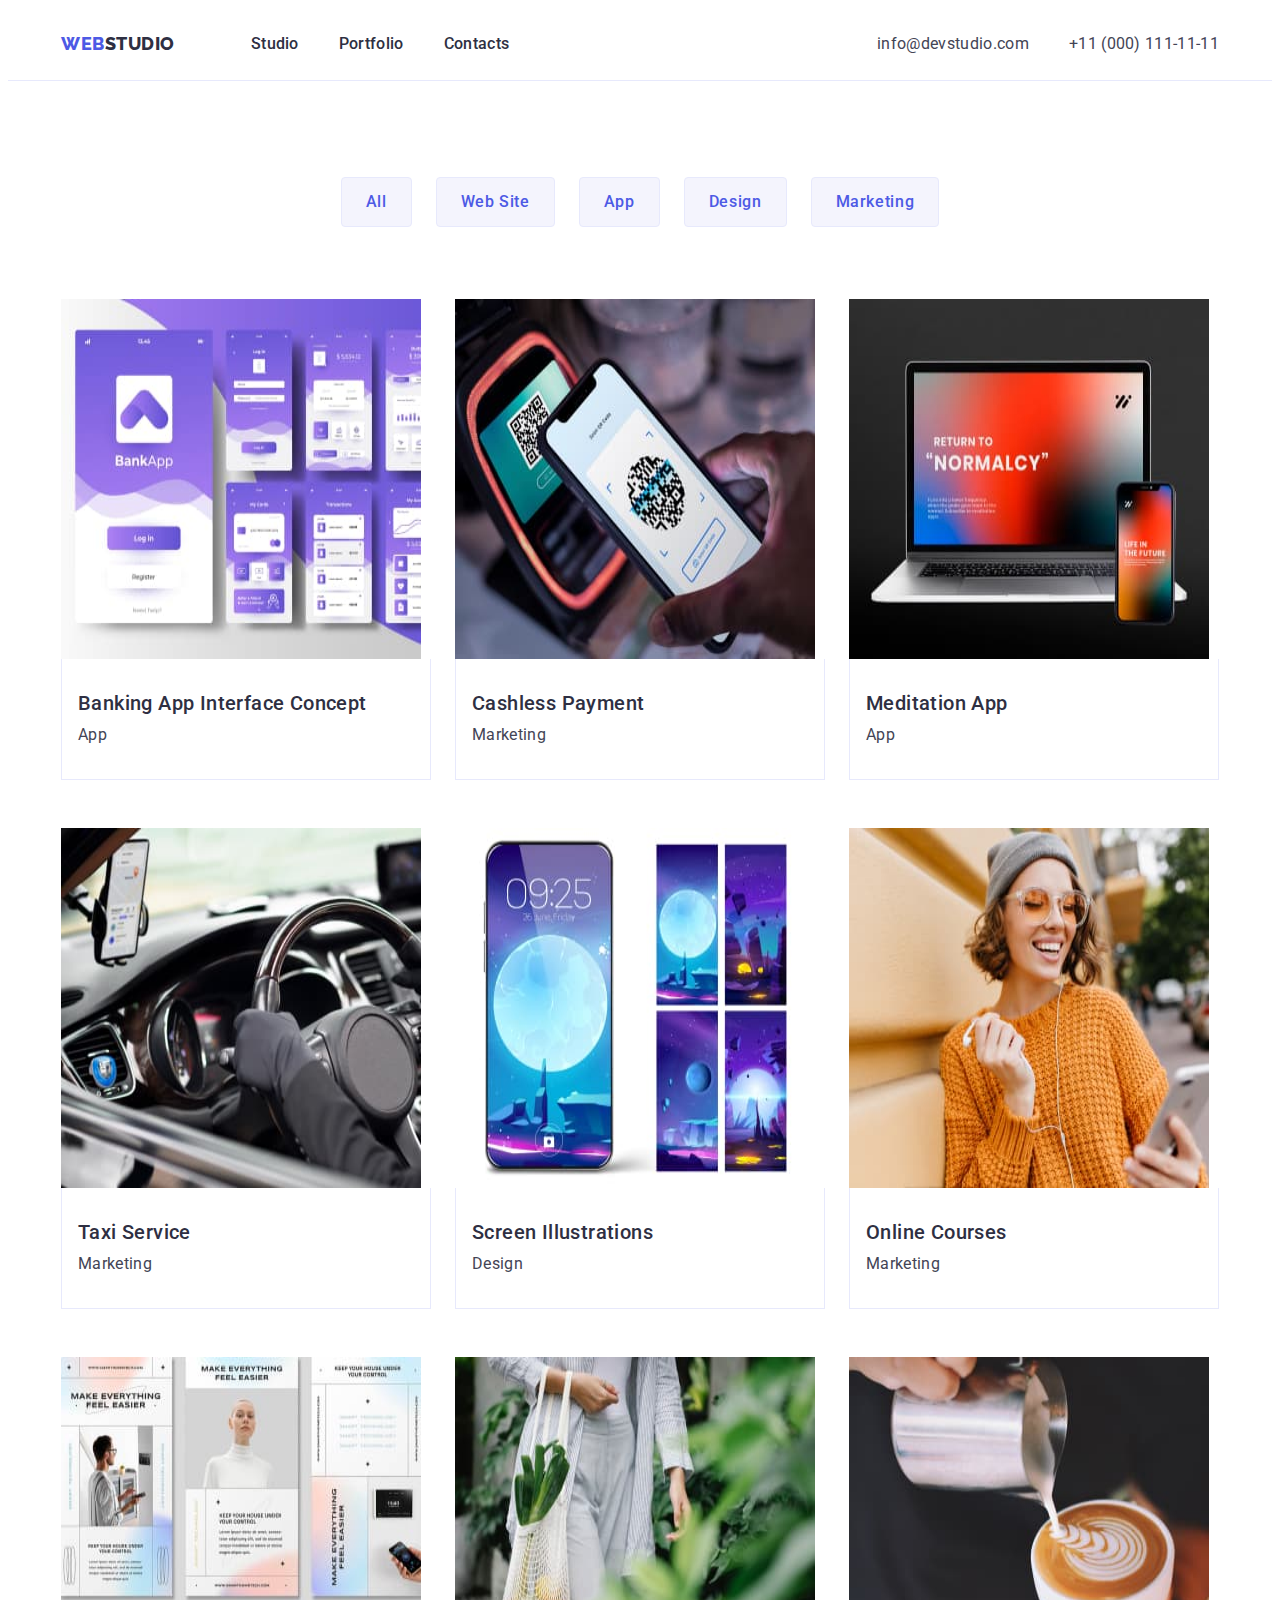
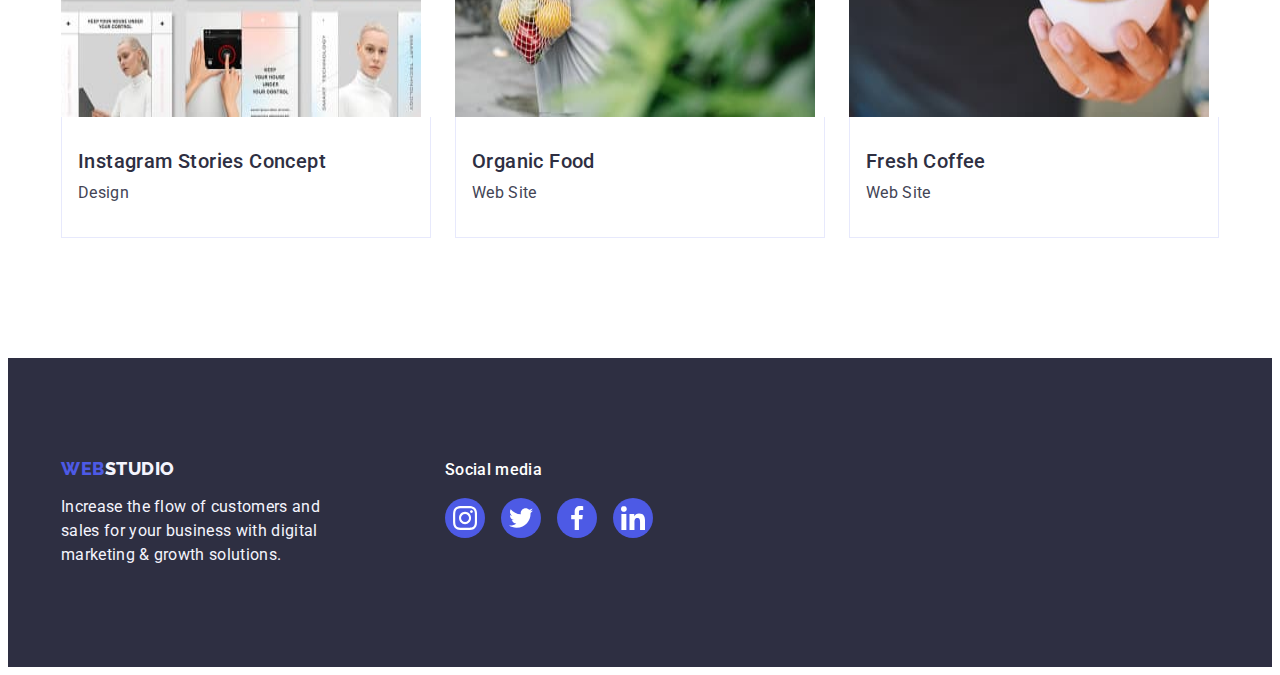
==== portfolio.html @ f56a966d "Initial commit" ====
<!DOCTYPE html>
<html lang="en">

<head>
    <meta charset="UTF-8">
    <meta http-equiv="X-UA-Compatible" content="IE=edge">
    <meta name="viewport" content="width=device-width, initial-scale=1.0">
    <title>WebStudio</title>
    <link rel="preconnect" href="https://fonts.googleapis.com">
    <link rel="preconnect" href="https://fonts.gstatic.com" crossorigin>
    <link
        href="https://fonts.googleapis.com/css2?family=Raleway:wght@700;800&family=Roboto:wght@400;500;700&display=swap"
        rel="stylesheet">
    <link rel="stylesheet" href="https://cdnjs.cloudflare.com/ajax/libs/modern-normalize/1.1.0/modern-normalize.min.css"
        integrity="sha512-wpPYUAdjBVSE4KJnH1VR1HeZfpl1ub8YT/NKx4PuQ5NmX2tKuGu6U/JRp5y+Y8XG2tV+wKQpNHVUX03MfMFn9Q=="
        crossorigin="anonymous" referrerpolicy="no-referrer" />
    <link rel="stylesheet" href="./css/styles.css">

<body>
    <header class="header">
        <div class="container header-container">
            <nav class="header-navigation">
                <a href="./index.html" class="header-logo link">Web<span class="header-logo-studio">Studio</span></a>
                <ul class="header-list list">
                    <li class="header-item"><a class="header-link link" href="./index.html">Studio</a></li>
                    <li class="header-item"><a class="header-link link" href="./portfolio.html">Portfolio</a></li>
                    <li class="header-item"><a class="header-link link" href="">Contacts</a></li>
                </ul>
            </nav>
            <address class="address list">
                <ul class="address-list list">
                    <li class="address-item"><a class="address-link link"
                            href="mailto:info@devstudio.com">info@devstudio.com</a>
                    </li>
                    <li class="address-item"> <a class="address-link link" href="tel:+110001111111">+11 (000)
                            111-11-11</a>
                    </li>
                </ul>

            </address>
        </div>
    </header>
    <main>
        <section class="filters filters-section ">
            <div class="container">
                <h1 hidden> hidden</h1>
                <ul class="filters-list list buttons">
                    <li class="filters-item link">
                        <button class="filters-btn btn" type="button">All</button>
                    </li>
                    <li class="filters-item link">
                        <button class="filters-btn btn" type="button">Web Site</button>
                    </li>
                    <li class="filters-item link">
                        <button class="filters-btn btn" type="button">App</button>
                    </li>
                    <li class="filters-item link">
                        <button class="filters-btn btn" type="button">Design</button>
                    </li>
                    <li class="filters-item link">
                        <button class="filters-btn btn" type="button">Marketing</button>
                    </li>
                </ul>

                <ul class="filters-list portfolio-list list">
                    <li class="portfolio-item link">
                        <a href="#" class="portfolio-link link">
                            <img class="link" src="./images/portfolio/img-1.jpg" alt="Banking App" width="360"
                                height="360">
                            <div class="container-text">
                                <h2 class="portfolio-title">
                                    Banking App Interface Concept
                                </h2>
                                <p class="portfolio-text">App</p>
                            </div>
                        </a>
                    </li>
                    <li class="portfolio-item link">
                        <a href="#" class="portfolio-link link">
                            <img class="link" src="./images/portfolio/img-2.jpg" alt="Cashless Payment" width="360"
                                height="360">
                            <div class="container-text">
                                <h2 class="portfolio-title">Cashless Payment</h2>
                                <p class="portfolio-text">Marketing</p>
                            </div>
                        </a>
                    </li>
                    <li class="portfolio-item link">
                        <a href="#" class="portfolio-link link">
                            <img class="link" src="./images/portfolio/img-3.jpg" alt="Meditation App" width="360"
                                height="360">
                            <div class="container-text">
                                <h2 class="portfolio-title">Meditation App</h2>
                                <p class="portfolio-text">App</p>
                            </div>
                        </a>
                    </li>

                    <li class="portfolio-item link">
                        <a href="#" class="portfolio-link link"><img class="link" src="./images/portfolio/img-4.jpg"
                                alt="Taxi Service" width="360" height="360">
                            <div class="container-text">
                                <h2 class="portfolio-title">Taxi Service</h2>
                                <p class="portfolio-text">Marketing</p>
                            </div>
                        </a>
                    </li>
                    <li class="portfolio-item link">
                        <a href="#" class="portfolio-link link">
                            <img class="link" src="./images/portfolio/img-5.jpg" alt="Screen Illustrations" width="360"
                                height="360">
                            <div class="container-text">
                                <h2 class="portfolio-title">Screen Illustrations</h2>
                                <p class="portfolio-text">Design</p>
                            </div>

                        </a>
                    </li>
                    <li class="portfolio-item link">
                        <a href="#" class="portfolio-link link">
                            <img class="link" src="./images/portfolio/img-6.jpg" alt="Online Courses" width="360"
                                height="360">
                            <div class="container-text">
                                <h2 class="portfolio-title">Online Courses</h2>
                                <p class="portfolio-text">Marketing</p>
                            </div>
                        </a>
                    </li>

                    <li class="portfolio-item link">
                        <a href="#" class="portfolio-link link">
                            <img class="link" src="./images/portfolio/img-7.jpg" alt="Instagram Stories Concept"
                                width="360" height="360">
                            <div class="container-text">
                                <h2 class="portfolio-title">Instagram Stories Concept</h2>
                                <p class="portfolio-text">Design</p>
                            </div>
                        </a>
                    </li>
                    <li class="portfolio-item link">
                        <a href="#" class="portfolio-link link">
                            <img class="link" src="./images/portfolio/img-8.jpg" alt="Organic Food" width="360"
                                height="360">
                            <div class="container-text">
                                <h2 class="portfolio-title">Organic Food</h2>
                                <p class="portfolio-text">Web Site</p>
                            </div>
                        </a>
                    </li>
                    <li class="portfolio-item link">
                        <a href="#" class="portfolio-link link"><img class="link" src="./images/portfolio/img-9.jpg"
                                alt="Fresh Coffee" width="360" height="360">
                            <div class="container-text">
                                <h2 class="portfolio-title">Fresh Coffee</h2>
                                <p class="portfolio-text">Web Site</p>
                            </div>
                        </a>
                    </li>
                </ul>

            </div>
        </section>

    </main>
    <footer class="footer">
        <div class="container">
            <div class="footer-container">
                <div class="footer-logo-text">
                    <a href="./index.html" class="footer-logo link">Web<span
                            class="footer-logo-studio">Studio</span></a>

                    <p class="footer-text">Increase the flow of customers and sales for your business with digital
                        marketing
                        &
                        growth
                        solutions.</p>
                </div>

                <div class="footer-social">
                    <p class="footer-social-title">Social media</p>
                    <ul class="footer-social-network list">
                        <li class="footer-social-network-item">
                            <a class="footer-social-netwerk-link link" href="">
                                <svg class="footer-social-netwerk-icon" width="16" height="16">
                                    <use href="./images/icon/symbol-defs.svg#icon-instagram"></use>
                                </svg>
                            </a>
                        </li>
                        <li class="footer-social-network-item">
                            <a class="footer-social-netwerk-link link" href="">
                                <svg class="footer-social-netwerk-icon" width="16" height="16">
                                    <use href="./images/icon/symbol-defs.svg#icon-twitter"></use>
                                </svg>
                            </a>
                        </li>
                        <li class="footer-social-network-item">
                            <a class="footer-social-netwerk-link link" href="">
                                <svg class="footer-social-netwerk-icon" width="16" height="16">
                                    <use href="./images/icon/symbol-defs.svg#icon-facebook"></use>
                                </svg>
                            </a>
                        </li>
                        <li class="footer-social-network-item">
                            <a class="footer-social-netwerk-link link" href="">
                                <svg class="footer-social-netwerk-icon" width="16" height="16">
                                    <use href="./images/icon/symbol-defs.svg#icon-linkedin"></use>
                                </svg>
                            </a>
                        </li>
                    </ul>
                </div>

            </div>
        </div>

    </footer>
</body>

</html>
---- css/styles.css ----
:root {
  --body: #434455;
  --color-body: #ffffff;
  --color-footer: #2e2f42;
  --color-header: #434455;
  --header-link: #2e2f42;
  --header-link-color: #404bbf;
  --logo: #4d5ae5;
  --logo-studio: #2e2f42;
  --address-link: #404bbf;
  --hero: #2e2f42;
  --hero-title: #ffffff;
  --hero-btn: #404bbf;
  --hero-color: #ffffff;
  --hero-btn-color: #4d5ae5;
  --features-text: #434455;
  --features-title: #2e2f42;
  --doing-title: #2e2f42;
  --time: #f4f4fd;
  --time-title: #2e2f42;
  --time-item: #ffffff;
  --time-text: #434455;
  --footer-logo-studio: #f4f4fd;
  --footer-text: #f4f4fd;
  --filters-btn: #4d5ae5;
  --filters-color: #f4f4fd;
  --filters-btn-color: #404bbf;
  --filters-btn-portfolio: #ffffff;
  --portfolio-title: #2e2f42;
  --portfolio-text: #434455;
  --dg-gradient: linear-gradient(rgba(46, 47, 66, 0.7), rgba(46, 47, 66, 0.7));
  --icon-box: #f4f4fd;
}
p,
h1,
h2,
h3,
h4,
h5,
h6 {
  margin: 0;
}
ul,
ol {
  margin: 0;
  padding-left: 0;
}
img {
  display: block;
}

body {
  font-family: "Roboto", sans-serif;
  color: var(--body);
  background-color: var(--color-body);
}

.list {
  list-style: none;
}
.link {
  text-decoration: none;
}

.container {
  width: 1158px;
  padding-left: 15px;
  padding-right: 15px;
  margin-left: auto;
  margin-right: auto;
}
.section {
  padding-top: 120px;
  padding-bottom: 120px;
}
/* ==========HEADER========== */
.header {
  border-bottom: 1px solid #e7e9fc;
}
.header-container {
  display: flex;
}
.header-navigation {
  display: flex;
  margin-right: auto;
}
.header-logo {
  font-family: Raleway, sans-serif;
  font-style: normal;
  font-weight: 800;
  font-size: 18px;
  line-height: 1.17;
  display: flex;
  align-items: center;
  letter-spacing: 0.03em;
  text-transform: uppercase;
  color: var(--logo);
  margin-right: 76px;
}
.header-logo-studio {
  font-family: Raleway, sans-serif;
  font-style: normal;
  font-weight: 800;
  font-size: 18px;
  line-height: 1.17;
  display: flex;
  align-items: center;
  letter-spacing: 0.03em;
  text-transform: uppercase;
  color: var(--logo-studio);
}
.header-list {
  display: flex;
  gap: 40px;
}
.header-item {
}
.header-link {
  display: block;
  font-weight: 500;
  font-size: 16px;
  line-height: 1.5;
  letter-spacing: 0.02em;
  color: var(--header-link);
  padding-top: 24px;
  padding-bottom: 24px;
}
.header-link:hover,
.header-link:focus {
  color: var(--header-link-color);
}
.address {
  font-style: normal;
}
.address-list {
  display: flex;
  gap: 40px;
  padding-top: 24px;
  padding-bottom: 24px;
}
.address-item {
}
.address-link {
  font-size: 16px;
  line-height: 1.5;
  letter-spacing: 0.02em;
  color: var(--color-header);
}
.address-link:hover {
  color: var(--address-link);
}
.address-link:focus {
  color: var(--address-link);
}

/* ========HERO============*/
.hero {
  background: var(--hero);
  background-image: var(--dg-gradient), url(../images/fon/people-office.jpg);

  background-repeat: no-repeat;
  background-position: center;
  background-size: cover;
  text-align: center;
  padding-top: 188px;
  padding-bottom: 188px;
  max-width: 1440px;
  margin-left: auto;
  margin-right: auto;
}

.hero-title {
  font-weight: 700;
  font-size: 56px;
  line-height: 1.07;
  text-align: center;
  letter-spacing: 0.02em;
  color: var(--hero-title);
  margin-bottom: 48px;
  max-width: 496px;
  margin-left: auto;
  margin-right: auto;
}
.hero-btn {
  display: block;
  margin-left: auto;
  margin-right: auto;
  font-family: "Roboto", sans-serif;
  font-weight: 500;
  font-size: 16px;
  line-height: 1.5;
  letter-spacing: 0.04em;
  color: var(--hero-color);
  background: var(--hero-btn-color);
  cursor: pointer;
  min-width: 169px;
  height: 56px;
  border: none;
  border-radius: 4px;
}
.hero-btn:hover {
  background-color: var(--hero-btn);
}
.hero-btn:focus {
  background-color: var(--hero-btn);
}

/* ===========Features======== */
.features {
}
.features-list {
  display: flex;
  gap: 24px;
}
.features-item {
  width: 264px;
}
.features-text {
  font-size: 16px;
  line-height: 1.5;
  letter-spacing: 0.02em;
  color: var(--features-text);
}
.features-title {
  font-weight: 500;
  font-size: 20px;
  line-height: 1.2;
  letter-spacing: 0.02em;
  color: var(--features-title);
  margin-bottom: 8px;
}
.icon-box {
  height: 112px;
  background-color: var(--icon-box);
  display: flex;
  justify-content: center;
  align-items: center;
  margin-bottom: 8px;
}
.icon {
  width: 64px;
  height: 64px;
}
/* ============doing========== */
.doing {
  padding-bottom: 120px;
}
.doing-title {
  font-weight: 700;
  font-size: 36px;
  line-height: 1.11;
  text-align: center;
  letter-spacing: 0.02em;
  text-transform: capitalize;
  color: var(--doing-title);
  margin-bottom: 72px;
}
.doing-list {
  display: flex;
  gap: 24px;
}
.list {
}
.doing-item {
}
.item {
}
/* ============time============== */
.time {
  background: var(--time);
}
.time-title {
  font-weight: 700;
  font-size: 36px;
  line-height: 1.11;
  text-align: center;
  letter-spacing: 0.02em;
  text-transform: capitalize;
  color: var(--time-title);
  margin-bottom: 72px;
}
.time-list {
  display: flex;
  gap: 24px;
}
.time-text {
  padding-top: 32px;
  padding-bottom: 32px;
}

.time-item {
  background-color: var(--time-item);
  width: calc((100% - 72px) / 4);
  box-shadow: 0px 1px 6px rgba(46, 47, 66, 0.08),
    0px 1px 1px rgba(46, 47, 66, 0.16), 0px 2px 1px rgba(46, 47, 66, 0.08);
  border-radius: 0px 0px 4px 4px;
}

.time-title-name {
  font-weight: 500;
  font-size: 20px;
  line-height: 1.2;
  text-align: center;
  letter-spacing: 0.02em;
  color: var(--doing-title);
  margin-bottom: 8px;
}
.time-text-prof {
  font-size: 16px;
  line-height: 1.5;
  text-align: center;
  letter-spacing: 0.02em;
  color: var(--time-text);
  margin-bottom: 8px;
}
.time-network {
  display: flex;
  justify-content: center;
  gap: 24px;
}

.time-network-item {
  width: 40px;
  height: 40px;
}
.social-netwerk-link {
  width: 100%;
  height: 100%;
  background-color: #4d5ae5;
  border-radius: 50%;
  display: flex;
  justify-content: center;
  align-items: center;
}
.social-netwerk-link:hover {
  background-color: #404bbf;
}
.social-netwerk-link:focus {
  background-color: #404bbf;
}

.social-netwerk-icon {
  fill: #ffffff;
}
/* ========== Customers=========*/
.customers-title {
  font-weight: 700;
  font-size: 36px;
  line-height: 40px;
  text-align: center;
  letter-spacing: 0.02em;
  text-transform: capitalize;
  color: #2e2f42;
  margin-bottom: 72px;
}
.customers-list {
  display: flex;
  justify-content: center;
  gap: 24px;
}
.customers-item {
  width: calc((100% - 120px) / 6);
  height: 88px;
}
.customers-link {
  display: flex;
  justify-content: center;
  align-items: center;
  width: 100%;
  height: 100%;
  border: 1px solid #8e8f99;
  border-radius: 4px;
}

.customers-firm {
  width: 104px;
  height: 56px;
  fill: #8e8f99;
}
.customers-link:hover {
  border-color: #404bbf;
}
.customers-link:focus {
  border-color: #404bbf;
}

.customers-link:hover > .customers-firm {
  fill: #404bbf;
}
.customers-link:focus > .customers-firm {
  fill: #404bbf;
}

/* =============footer============== */
.footer {
  background-color: var(--color-footer);
  padding-top: 100px;
  padding-bottom: 100px;
}
.footer-container {
  display: flex;
}
.footer-logo {
  font-family: Raleway, sans-serif;
  font-weight: 800;
  font-size: 18px;
  line-height: 1.17;
  letter-spacing: 0.03em;
  text-transform: uppercase;
  color: var(--logo);
}
.footer-logo-studio {
  color: var(--footer-logo-studio);
}

.footer-text {
  font-size: 16px;
  line-height: 1.5;
  letter-spacing: 0.02em;
  color: var(--footer-text);
  margin-top: 16px;
}
.footer-logo-text {
  width: 264px;
  margin-right: 120px;
}
.footer-social {
}
.footer-social-title {
  font-weight: 500;
  font-size: 16px;
  line-height: 1.5;
  letter-spacing: 0.02em;
  color: #ffffff;
  margin-bottom: 16px;
}
.footer-social-network {
  width: 208px;
  display: flex;
  justify-content: center;
  gap: 16px;
}

.footer-social-network-item {
  width: 40px;
  height: 40px;
}
.footer-social-netwerk-link {
  width: 100%;
  height: 100%;
  background-color: #4d5ae5;
  border-radius: 50%;
  display: flex;
  justify-content: center;
  align-items: center;
}
.footer-social-netwerk-link:hover {
  background-color: #31d0aa;
}
.footer-social-netwerk-link:focus {
  background-color: #31d0aa;
}
.footer-social-netwerk-icon {
  width: 24px;
  height: 24px;
  fill: #ffffff;
}

/* *************PORTFOLIO**************** */
/* ===== Filters=======*/
.filters-section {
  padding-top: 96px;
  padding-bottom: 120px;
}
.buttons {
  display: flex;
  justify-content: center;
  margin-bottom: 72px;
  gap: 24px;
}
.filters-list {
}
.list {
}
.filters-item {
}

.filters-btn {
  font-family: "Roboto", sans-serif;
  font-weight: 500;
  font-style: normal;
  font-size: 16px;
  line-height: 1.5;
  display: flex;
  align-items: center;
  text-align: center;
  letter-spacing: 0.04em;
  color: var(--filters-btn);
  cursor: pointer;
  background-color: var(--filters-color);
  padding: 12px 24px;
}
.filters-btn:hover {
  background-color: var(--filters-btn-color);
}
.filters-btn:focus {
  background-color: var(--filters-btn-color);
}
.filters-btn:hover,
.filters-btn:focus {
  color: var(--filters-btn-portfolio);
  border-color: var(--filters-btn-color);
  box-shadow: 0px 3px 1px rgba(0, 0, 0, 0.1), 0px 2px 1px rgba(0, 0, 0, 0.08),
    0px 2px 2px rgba(0, 0, 0, 0.12);
}
.btn {
  border: 1px solid #e7e9fc;
  border-radius: 4px;
}
/* =====portfolio===== */
.container-text {
  padding-top: 32px;
  padding-left: 16px;
  padding-bottom: 32px;
  border: 1px solid #e7e9fc;
  border-top: none;
}
.portfolio {
}
.portfolio-list {
  display: flex;
  flex-wrap: wrap;
  gap: 48px 24px;
}
.list {
}
.portfolio-item {
  width: calc((100% - 48px) / 3);
}
.portfolio-link {
  display: block;
}
.portfolio-link:hover {
  box-shadow: 0px 1px 6px rgba(46, 47, 66, 0.08),
    0px 1px 1px rgba(46, 47, 66, 0.16), 0px 2px 1px rgba(46, 47, 66, 0.08);
}

.portfolio-title {
  font-weight: 500;
  font-size: 20px;
  line-height: 1.2;
  letter-spacing: 0.02em;
  color: var(--portfolio-title);
  margin-bottom: 8px;
}
.portfolio-text {
  font-size: 16px;
  line-height: 1.5;
  letter-spacing: 0.02em;
  color: var(--portfolio-text);
  margin-top: 8px;
}
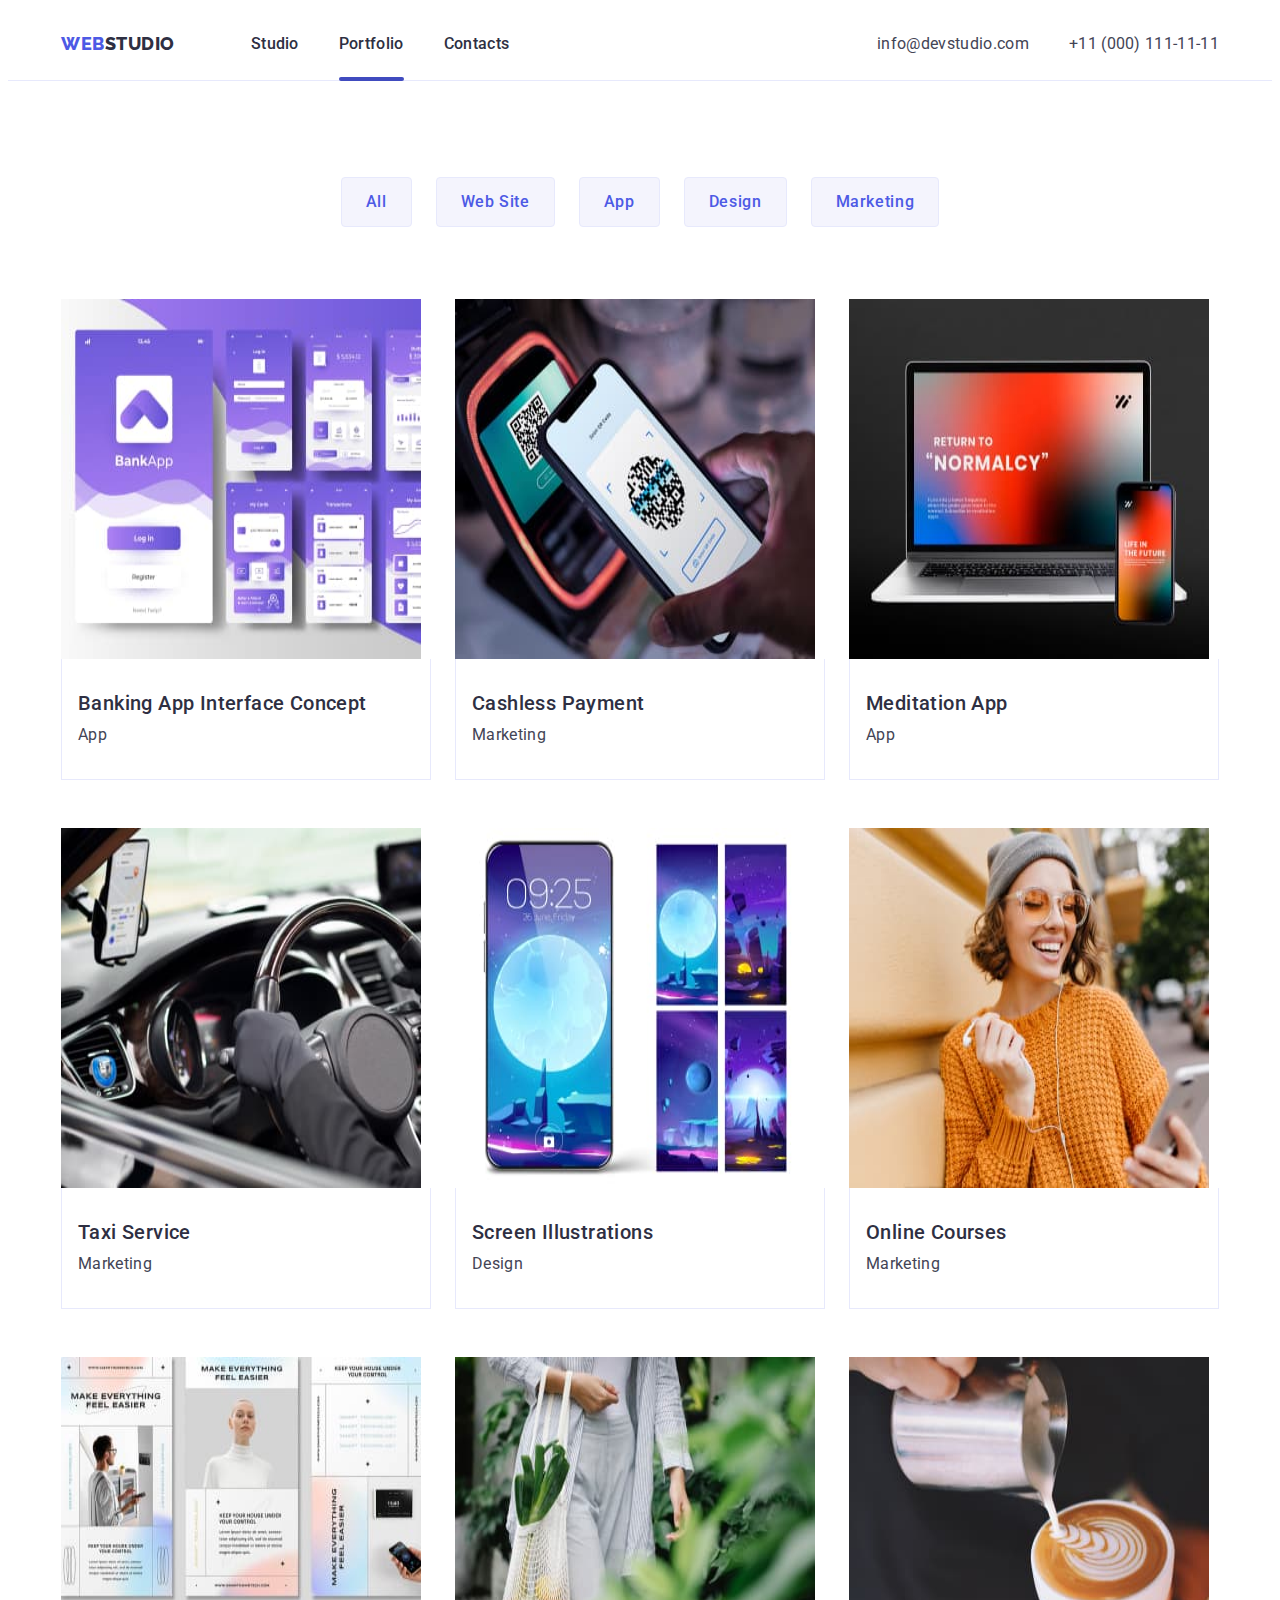
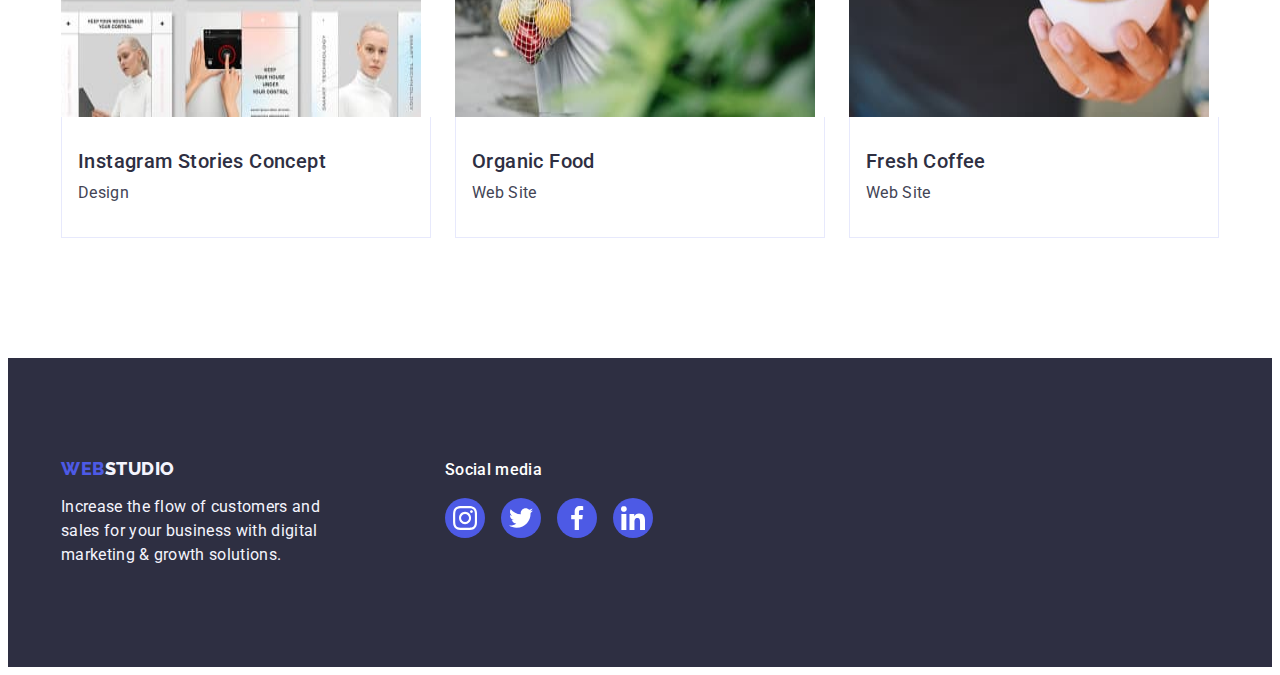
==== commit b693d96d: "Summary" ====
--- a/portfolio.html
+++ b/portfolio.html
@@ -22,9 +22,10 @@
             <nav class="header-navigation">
                 <a href="./index.html" class="header-logo link">Web<span class="header-logo-studio">Studio</span></a>
                 <ul class="header-list list">
-                    <li class="header-item"><a class="header-link link" href="./index.html">Studio</a></li>
-                    <li class="header-item"><a class="header-link link" href="./portfolio.html">Portfolio</a></li>
-                    <li class="header-item"><a class="header-link link" href="">Contacts</a></li>
+                    <li class="header-item"><a class="header-link link " href="./index.html">Studio</a></li>
+                    <li class="header-item"><a class="header-link link current" href="./portfolio.html">Portfolio</a>
+                    </li>
+                    <li class="header-item"><a class="header-link link t" href="">Contacts</a></li>
                 </ul>
             </nav>
             <address class="address list">
@@ -65,8 +66,16 @@
                 <ul class="filters-list portfolio-list list">
                     <li class="portfolio-item link">
                         <a href="#" class="portfolio-link link">
-                            <img class="link" src="./images/portfolio/img-1.jpg" alt="Banking App" width="360"
-                                height="360">
+                            <div class="portfolio-overlay">
+                                <img class="link" src="./images/portfolio/img-1.jpg" alt="Banking App" width="360"
+                                    height="360">
+                                <p class="overlay-text">14 Stylish and User-Friendly App Design Concepts · Task
+                                    Manager
+                                    App
+                                    · Calorie Tracker App · Exotic Fruit Ecommerce App ·
+                                    Cloud Storage App</p>
+
+                            </div>
                             <div class="container-text">
                                 <h2 class="portfolio-title">
                                     Banking App Interface Concept
@@ -77,8 +86,15 @@
                     </li>
                     <li class="portfolio-item link">
                         <a href="#" class="portfolio-link link">
-                            <img class="link" src="./images/portfolio/img-2.jpg" alt="Cashless Payment" width="360"
-                                height="360">
+                            <div class="portfolio-overlay">
+                                <img class="link" src="./images/portfolio/img-2.jpg" alt="Cashless Payment" width="360"
+                                    height="360">
+                                <p class="overlay-text">14 Stylish and User-Friendly App Design Concepts · Task
+                                    Manager
+                                    App
+                                    · Calorie Tracker App · Exotic Fruit Ecommerce App ·
+                                    Cloud Storage App</p>
+                            </div>
                             <div class="container-text">
                                 <h2 class="portfolio-title">Cashless Payment</h2>
                                 <p class="portfolio-text">Marketing</p>
@@ -87,8 +103,15 @@
                     </li>
                     <li class="portfolio-item link">
                         <a href="#" class="portfolio-link link">
-                            <img class="link" src="./images/portfolio/img-3.jpg" alt="Meditation App" width="360"
-                                height="360">
+                            <div class="portfolio-overlay">
+                                <img class="link" src="./images/portfolio/img-3.jpg" alt="Meditation App" width="360"
+                                    height="360">
+                                <p class="overlay-text">14 Stylish and User-Friendly App Design Concepts · Task
+                                    Manager
+                                    App
+                                    · Calorie Tracker App · Exotic Fruit Ecommerce App ·
+                                    Cloud Storage App</p>
+                            </div>
                             <div class="container-text">
                                 <h2 class="portfolio-title">Meditation App</h2>
                                 <p class="portfolio-text">App</p>
@@ -97,8 +120,16 @@
                     </li>
 
                     <li class="portfolio-item link">
-                        <a href="#" class="portfolio-link link"><img class="link" src="./images/portfolio/img-4.jpg"
-                                alt="Taxi Service" width="360" height="360">
+                        <a href="#" class="portfolio-link link">
+                            <div class="portfolio-overlay">
+                                <img class="link" src="./images/portfolio/img-4.jpg" alt="Taxi Service" width="360"
+                                    height="360">
+                                <p class="overlay-text">14 Stylish and User-Friendly App Design Concepts · Task
+                                    Manager
+                                    App
+                                    · Calorie Tracker App · Exotic Fruit Ecommerce App ·
+                                    Cloud Storage App</p>
+                            </div>
                             <div class="container-text">
                                 <h2 class="portfolio-title">Taxi Service</h2>
                                 <p class="portfolio-text">Marketing</p>
@@ -107,8 +138,15 @@
                     </li>
                     <li class="portfolio-item link">
                         <a href="#" class="portfolio-link link">
-                            <img class="link" src="./images/portfolio/img-5.jpg" alt="Screen Illustrations" width="360"
-                                height="360">
+                            <div class="portfolio-overlay">
+                                <img class="link" src="./images/portfolio/img-5.jpg" alt="Screen Illustrations"
+                                    width="360" height="360">
+                                <p class="overlay-text">14 Stylish and User-Friendly App Design Concepts · Task
+                                    Manager
+                                    App
+                                    · Calorie Tracker App · Exotic Fruit Ecommerce App ·
+                                    Cloud Storage App</p>
+                            </div>
                             <div class="container-text">
                                 <h2 class="portfolio-title">Screen Illustrations</h2>
                                 <p class="portfolio-text">Design</p>
@@ -118,8 +156,15 @@
                     </li>
                     <li class="portfolio-item link">
                         <a href="#" class="portfolio-link link">
-                            <img class="link" src="./images/portfolio/img-6.jpg" alt="Online Courses" width="360"
-                                height="360">
+                            <div class="portfolio-overlay">
+                                <img class="link" src="./images/portfolio/img-6.jpg" alt="Online Courses" width="360"
+                                    height="360">
+                                <p class="overlay-text">14 Stylish and User-Friendly App Design Concepts · Task
+                                    Manager
+                                    App
+                                    · Calorie Tracker App · Exotic Fruit Ecommerce App ·
+                                    Cloud Storage App</p>
+                            </div>
                             <div class="container-text">
                                 <h2 class="portfolio-title">Online Courses</h2>
                                 <p class="portfolio-text">Marketing</p>
@@ -129,8 +174,15 @@
 
                     <li class="portfolio-item link">
                         <a href="#" class="portfolio-link link">
-                            <img class="link" src="./images/portfolio/img-7.jpg" alt="Instagram Stories Concept"
-                                width="360" height="360">
+                            <div class="portfolio-overlay">
+                                <img class="link" src="./images/portfolio/img-7.jpg" alt="Instagram Stories Concept"
+                                    width="360" height="360">
+                                <p class="overlay-text">14 Stylish and User-Friendly App Design Concepts · Task
+                                    Manager
+                                    App
+                                    · Calorie Tracker App · Exotic Fruit Ecommerce App ·
+                                    Cloud Storage App</p>
+                            </div>
                             <div class="container-text">
                                 <h2 class="portfolio-title">Instagram Stories Concept</h2>
                                 <p class="portfolio-text">Design</p>
@@ -139,8 +191,15 @@
                     </li>
                     <li class="portfolio-item link">
                         <a href="#" class="portfolio-link link">
-                            <img class="link" src="./images/portfolio/img-8.jpg" alt="Organic Food" width="360"
-                                height="360">
+                            <div class="portfolio-overlay">
+                                <img class="link" src="./images/portfolio/img-8.jpg" alt="Organic Food" width="360"
+                                    height="360">
+                                <p class="overlay-text">14 Stylish and User-Friendly App Design Concepts · Task
+                                    Manager
+                                    App
+                                    · Calorie Tracker App · Exotic Fruit Ecommerce App ·
+                                    Cloud Storage App</p>
+                            </div>
                             <div class="container-text">
                                 <h2 class="portfolio-title">Organic Food</h2>
                                 <p class="portfolio-text">Web Site</p>
@@ -148,8 +207,16 @@
                         </a>
                     </li>
                     <li class="portfolio-item link">
-                        <a href="#" class="portfolio-link link"><img class="link" src="./images/portfolio/img-9.jpg"
-                                alt="Fresh Coffee" width="360" height="360">
+                        <a href="#" class="portfolio-link link">
+                            <div class="portfolio-overlay">
+                                <img class="link" src="./images/portfolio/img-9.jpg" alt="Fresh Coffee" width="360"
+                                    height="360">
+                                <p class="overlay-text">14 Stylish and User-Friendly App Design Concepts · Task
+                                    Manager
+                                    App
+                                    · Calorie Tracker App · Exotic Fruit Ecommerce App ·
+                                    Cloud Storage App</p>
+                            </div>
                             <div class="container-text">
                                 <h2 class="portfolio-title">Fresh Coffee</h2>
                                 <p class="portfolio-text">Web Site</p>
--- a/css/styles.css
+++ b/css/styles.css
@@ -30,11 +30,13 @@
   --portfolio-text: #434455;
   --dg-gradient: linear-gradient(rgba(46, 47, 66, 0.7), rgba(46, 47, 66, 0.7));
   --icon-box: #f4f4fd;
+  --transition-background-color: background-color 250ms
+    cubic-bezier(0.4, 0, 0.2, 1);
 }
 p,
 h1,
 h2,
-h3,
+і h3,
 h4,
 h5,
 h6 {
@@ -47,6 +49,9 @@
 }
 img {
   display: block;
+}
+button {
+  cursor: pointer;
 }
 
 body {
@@ -124,11 +129,25 @@
   color: var(--header-link);
   padding-top: 24px;
   padding-bottom: 24px;
+  transition: var(--transition-background-color);
 }
 .header-link:hover,
 .header-link:focus {
   color: var(--header-link-color);
 }
+.current {
+  position: relative;
+}
+.current::after {
+  content: "";
+  position: absolute;
+  width: 100%;
+  height: 4px;
+  border-radius: 2px;
+  background-color: #404bbf;
+  left: 0;
+  bottom: -1px;
+}
 .address {
   font-style: normal;
 }
@@ -145,6 +164,7 @@
   line-height: 1.5;
   letter-spacing: 0.02em;
   color: var(--color-header);
+  transition: var(--transition-background-color);
 }
 .address-link:hover {
   color: var(--address-link);
@@ -197,6 +217,7 @@
   height: 56px;
   border: none;
   border-radius: 4px;
+  transition: var(--transition-background-color);
 }
 .hero-btn:hover {
   background-color: var(--hero-btn);
@@ -259,12 +280,9 @@
   display: flex;
   gap: 24px;
 }
-.list {
-}
 .doing-item {
 }
-.item {
-}
+
 /* ============time============== */
 .time {
   background: var(--time);
@@ -331,6 +349,7 @@
   display: flex;
   justify-content: center;
   align-items: center;
+  transition: var(--transition-background-color);
 }
 .social-netwerk-link:hover {
   background-color: #404bbf;
@@ -370,12 +389,14 @@
   height: 100%;
   border: 1px solid #8e8f99;
   border-radius: 4px;
+  transition: var(--transition-background-color);
 }
 
 .customers-firm {
   width: 104px;
   height: 56px;
   fill: #8e8f99;
+  transition: var(--transition-background-color);
 }
 .customers-link:hover {
   border-color: #404bbf;
@@ -453,6 +474,7 @@
   display: flex;
   justify-content: center;
   align-items: center;
+  transition: var(--transition-background-color);
 }
 .footer-social-netwerk-link:hover {
   background-color: #31d0aa;
@@ -480,8 +502,7 @@
 }
 .filters-list {
 }
-.list {
-}
+
 .filters-item {
 }
 
@@ -499,6 +520,7 @@
   cursor: pointer;
   background-color: var(--filters-color);
   padding: 12px 24px;
+  transition: var(--transition-background-color);
 }
 .filters-btn:hover {
   background-color: var(--filters-btn-color);
@@ -525,20 +547,38 @@
   border: 1px solid #e7e9fc;
   border-top: none;
 }
-.portfolio {
-}
+
 .portfolio-list {
   display: flex;
   flex-wrap: wrap;
   gap: 48px 24px;
 }
-.list {
-}
+
 .portfolio-item {
   width: calc((100% - 48px) / 3);
 }
+.portfolio-overlay {
+  position: relative;
+  overflow: hidden;
+}
+.overlay-text {
+  position: absolute;
+  top: 0;
+  font-size: 16px;
+  line-height: 24px;
+  letter-spacing: 0.02em;
+  color: #f4f4fd;
+  background-color: #4d5ae5;
+  padding: 40px 32px;
+  height: 100%;
+  transform: translateY(100%);
+  transition: transform 250ms cubic-bezier(0.4, 0, 0.2, 1);
+}
 .portfolio-link {
   display: block;
+}
+.portfolio-link:hover .overlay-text {
+  transform: translate(0);
 }
 .portfolio-link:hover {
   box-shadow: 0px 1px 6px rgba(46, 47, 66, 0.08),
@@ -560,3 +600,60 @@
   color: var(--portfolio-text);
   margin-top: 8px;
 }
+
+/* ==========BACKDROP========== */
+.backdrop {
+  position: fixed;
+  top: 0;
+  background-color: rgba(46, 47, 66, 0.4);
+  width: 100%;
+  height: 100%;
+  transition: opacity 300ms linear, visbility 300ms linear;
+}
+.modal {
+  position: absolute;
+  width: 408px;
+  min-height: 576px;
+  left: 50%;
+  top: 50%;
+  transform: translate(-50%, -50%) scale(1);
+  transition: transform 300ms linear;
+  background: #fcfcfc;
+  box-shadow: 0px 1px 1px rgba(0, 0, 0, 0.14), 0px 1px 3px rgba(0, 0, 0, 0.12),
+    0px 2px 1px rgba(0, 0, 0, 0.2);
+  border-radius: 4px;
+  padding: 24px;
+}
+.backdrop.is-hidden .modal {
+  transform: translate(-50%, -50%) scale(0);
+}
+.modal-close-btn {
+  display: flex;
+  justify-content: center;
+  align-items: center;
+  margin-left: auto;
+  width: 24px;
+  height: 24px;
+  background: #e7e9fc;
+  border: 1px solid rgba(0, 0, 0, 0.1);
+  border-radius: 50%;
+}
+.modal-close-btn:hover,
+.modal-close-btn:focus {
+  background-color: #404bbf;
+}
+.modal-close-btn:hover > .icon-clos-btn,
+.modal-close-btn:focus > .icon-clos-btn {
+  fill: #ffffff;
+}
+
+.icon-clos-btn {
+  width: 8px;
+  height: 8px;
+  fill: #2e2f42;
+}
+.is-hidden {
+  opacity: 0;
+  visibility: hidden;
+  pointer-events: none;
+}
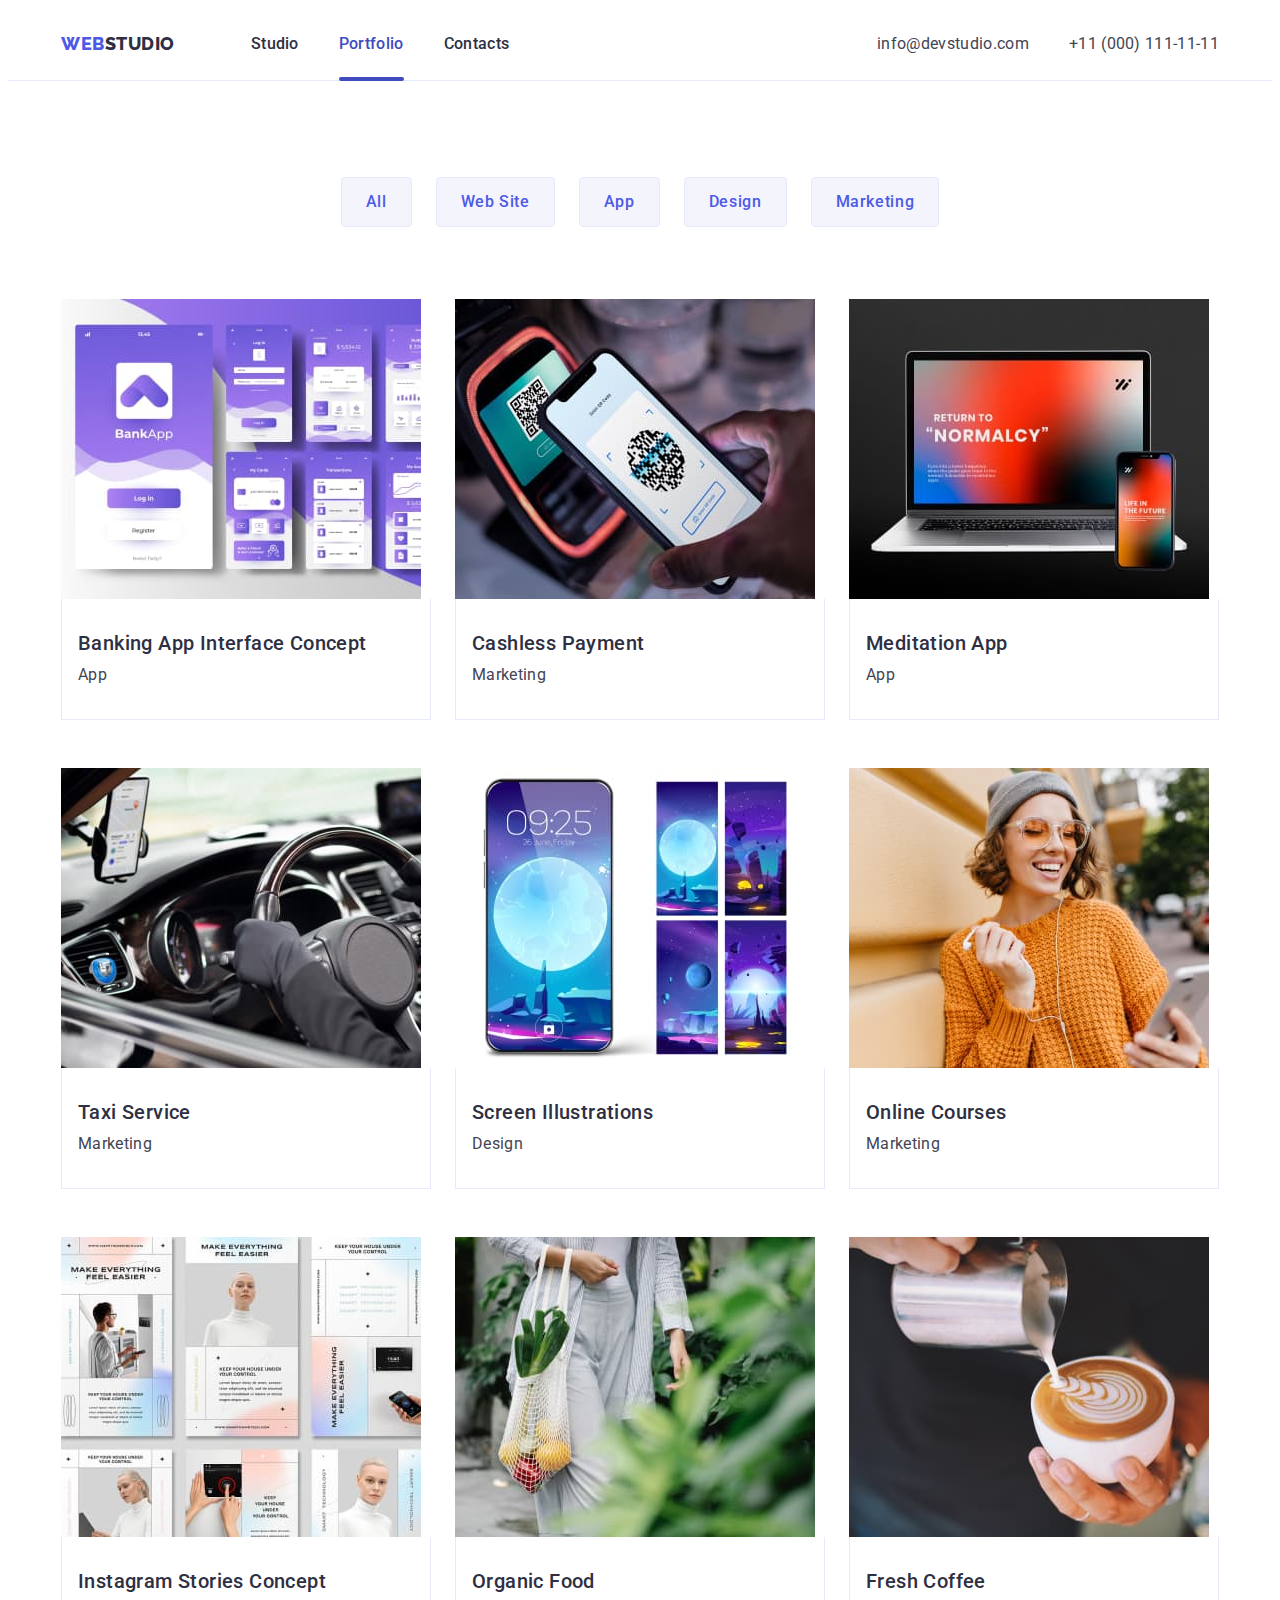
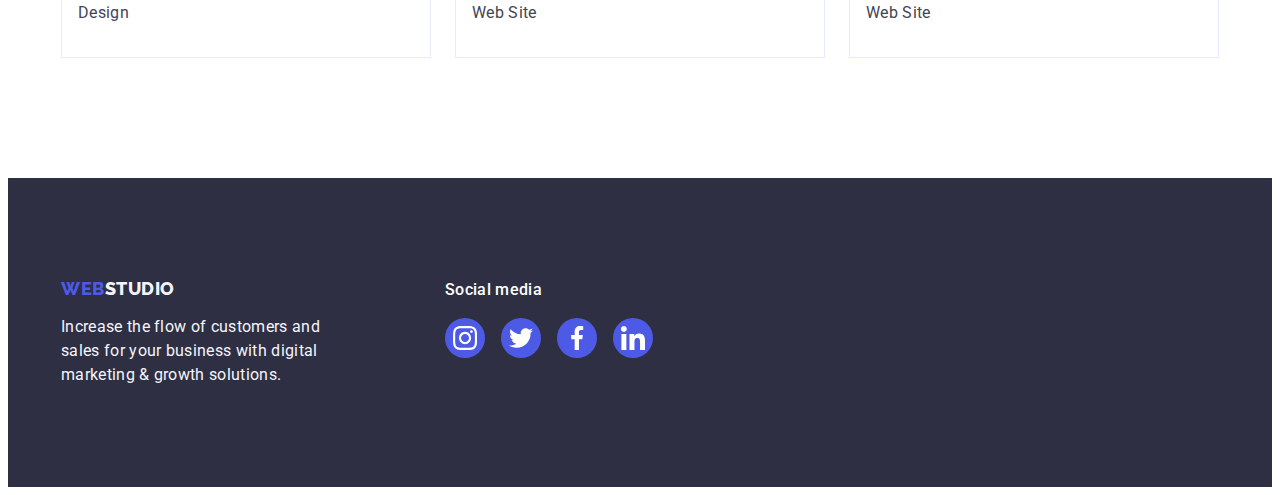
==== commit 643121c2: "Summary" ====
--- a/portfolio.html
+++ b/portfolio.html
@@ -68,7 +68,7 @@
                         <a href="#" class="portfolio-link link">
                             <div class="portfolio-overlay">
                                 <img class="link" src="./images/portfolio/img-1.jpg" alt="Banking App" width="360"
-                                    height="360">
+                                    height="300">
                                 <p class="overlay-text">14 Stylish and User-Friendly App Design Concepts · Task
                                     Manager
                                     App
@@ -88,7 +88,7 @@
                         <a href="#" class="portfolio-link link">
                             <div class="portfolio-overlay">
                                 <img class="link" src="./images/portfolio/img-2.jpg" alt="Cashless Payment" width="360"
-                                    height="360">
+                                    height="300">
                                 <p class="overlay-text">14 Stylish and User-Friendly App Design Concepts · Task
                                     Manager
                                     App
@@ -105,7 +105,7 @@
                         <a href="#" class="portfolio-link link">
                             <div class="portfolio-overlay">
                                 <img class="link" src="./images/portfolio/img-3.jpg" alt="Meditation App" width="360"
-                                    height="360">
+                                    height="300">
                                 <p class="overlay-text">14 Stylish and User-Friendly App Design Concepts · Task
                                     Manager
                                     App
@@ -123,7 +123,7 @@
                         <a href="#" class="portfolio-link link">
                             <div class="portfolio-overlay">
                                 <img class="link" src="./images/portfolio/img-4.jpg" alt="Taxi Service" width="360"
-                                    height="360">
+                                    height="300">
                                 <p class="overlay-text">14 Stylish and User-Friendly App Design Concepts · Task
                                     Manager
                                     App
@@ -140,7 +140,7 @@
                         <a href="#" class="portfolio-link link">
                             <div class="portfolio-overlay">
                                 <img class="link" src="./images/portfolio/img-5.jpg" alt="Screen Illustrations"
-                                    width="360" height="360">
+                                    width="360" height="300">
                                 <p class="overlay-text">14 Stylish and User-Friendly App Design Concepts · Task
                                     Manager
                                     App
@@ -158,7 +158,7 @@
                         <a href="#" class="portfolio-link link">
                             <div class="portfolio-overlay">
                                 <img class="link" src="./images/portfolio/img-6.jpg" alt="Online Courses" width="360"
-                                    height="360">
+                                    height="300">
                                 <p class="overlay-text">14 Stylish and User-Friendly App Design Concepts · Task
                                     Manager
                                     App
@@ -176,7 +176,7 @@
                         <a href="#" class="portfolio-link link">
                             <div class="portfolio-overlay">
                                 <img class="link" src="./images/portfolio/img-7.jpg" alt="Instagram Stories Concept"
-                                    width="360" height="360">
+                                    width="360" height="300">
                                 <p class="overlay-text">14 Stylish and User-Friendly App Design Concepts · Task
                                     Manager
                                     App
@@ -193,7 +193,7 @@
                         <a href="#" class="portfolio-link link">
                             <div class="portfolio-overlay">
                                 <img class="link" src="./images/portfolio/img-8.jpg" alt="Organic Food" width="360"
-                                    height="360">
+                                    height="300">
                                 <p class="overlay-text">14 Stylish and User-Friendly App Design Concepts · Task
                                     Manager
                                     App
@@ -210,7 +210,7 @@
                         <a href="#" class="portfolio-link link">
                             <div class="portfolio-overlay">
                                 <img class="link" src="./images/portfolio/img-9.jpg" alt="Fresh Coffee" width="360"
-                                    height="360">
+                                    height="300">
                                 <p class="overlay-text">14 Stylish and User-Friendly App Design Concepts · Task
                                     Manager
                                     App
--- a/css/styles.css
+++ b/css/styles.css
@@ -30,6 +30,7 @@
   --portfolio-text: #434455;
   --dg-gradient: linear-gradient(rgba(46, 47, 66, 0.7), rgba(46, 47, 66, 0.7));
   --icon-box: #f4f4fd;
+  --transition-header-color: color 250ms cubic-bezier(0.4, 0, 0.2, 1);
   --transition-background-color: background-color 250ms
     cubic-bezier(0.4, 0, 0.2, 1);
 }
@@ -129,7 +130,7 @@
   color: var(--header-link);
   padding-top: 24px;
   padding-bottom: 24px;
-  transition: var(--transition-background-color);
+  transition: var(--transition-header-color);
 }
 .header-link:hover,
 .header-link:focus {
@@ -137,6 +138,9 @@
 }
 .current {
   position: relative;
+}
+.current {
+  color: var(--header-link-color);
 }
 .current::after {
   content: "";
@@ -164,7 +168,7 @@
   line-height: 1.5;
   letter-spacing: 0.02em;
   color: var(--color-header);
-  transition: var(--transition-background-color);
+  transition: var(--transition-header-color);
 }
 .address-link:hover {
   color: var(--address-link);
@@ -389,14 +393,14 @@
   height: 100%;
   border: 1px solid #8e8f99;
   border-radius: 4px;
-  transition: var(--transition-background-color);
+  transition: border 250ms cubic-bezier(0.4, 0, 0.2, 1);
 }
 
 .customers-firm {
   width: 104px;
   height: 56px;
   fill: #8e8f99;
-  transition: var(--transition-background-color);
+  transition: fill 250ms cubic-bezier(0.4, 0, 0.2, 1);
 }
 .customers-link:hover {
   border-color: #404bbf;
@@ -509,7 +513,6 @@
 .filters-btn {
   font-family: "Roboto", sans-serif;
   font-weight: 500;
-  font-style: normal;
   font-size: 16px;
   line-height: 1.5;
   display: flex;
@@ -517,10 +520,9 @@
   text-align: center;
   letter-spacing: 0.04em;
   color: var(--filters-btn);
-  cursor: pointer;
   background-color: var(--filters-color);
   padding: 12px 24px;
-  transition: var(--transition-background-color);
+  transition: 250ms cubic-bezier(0.4, 0, 0.2, 1);
 }
 .filters-btn:hover {
   background-color: var(--filters-btn-color);
@@ -564,12 +566,14 @@
 .overlay-text {
   position: absolute;
   top: 0;
-  font-size: 16px;
-  line-height: 24px;
+  left: 0;
+  font-size: 16px;
+  line-height: 1.5;
   letter-spacing: 0.02em;
   color: #f4f4fd;
   background-color: #4d5ae5;
   padding: 40px 32px;
+  width: 100%;
   height: 100%;
   transform: translateY(100%);
   transition: transform 250ms cubic-bezier(0.4, 0, 0.2, 1);
@@ -605,9 +609,11 @@
 .backdrop {
   position: fixed;
   top: 0;
+  left: 0;
   background-color: rgba(46, 47, 66, 0.4);
   width: 100%;
   height: 100%;
+  opacity: 1;
   transition: opacity 300ms linear, visbility 300ms linear;
 }
 .modal {
@@ -622,7 +628,6 @@
   box-shadow: 0px 1px 1px rgba(0, 0, 0, 0.14), 0px 1px 3px rgba(0, 0, 0, 0.12),
     0px 2px 1px rgba(0, 0, 0, 0.2);
   border-radius: 4px;
-  padding: 24px;
 }
 .backdrop.is-hidden .modal {
   transform: translate(-50%, -50%) scale(0);
@@ -631,7 +636,9 @@
   display: flex;
   justify-content: center;
   align-items: center;
-  margin-left: auto;
+  position: absolute;
+  top: 24px;
+  right: 24px;
   width: 24px;
   height: 24px;
   background: #e7e9fc;
